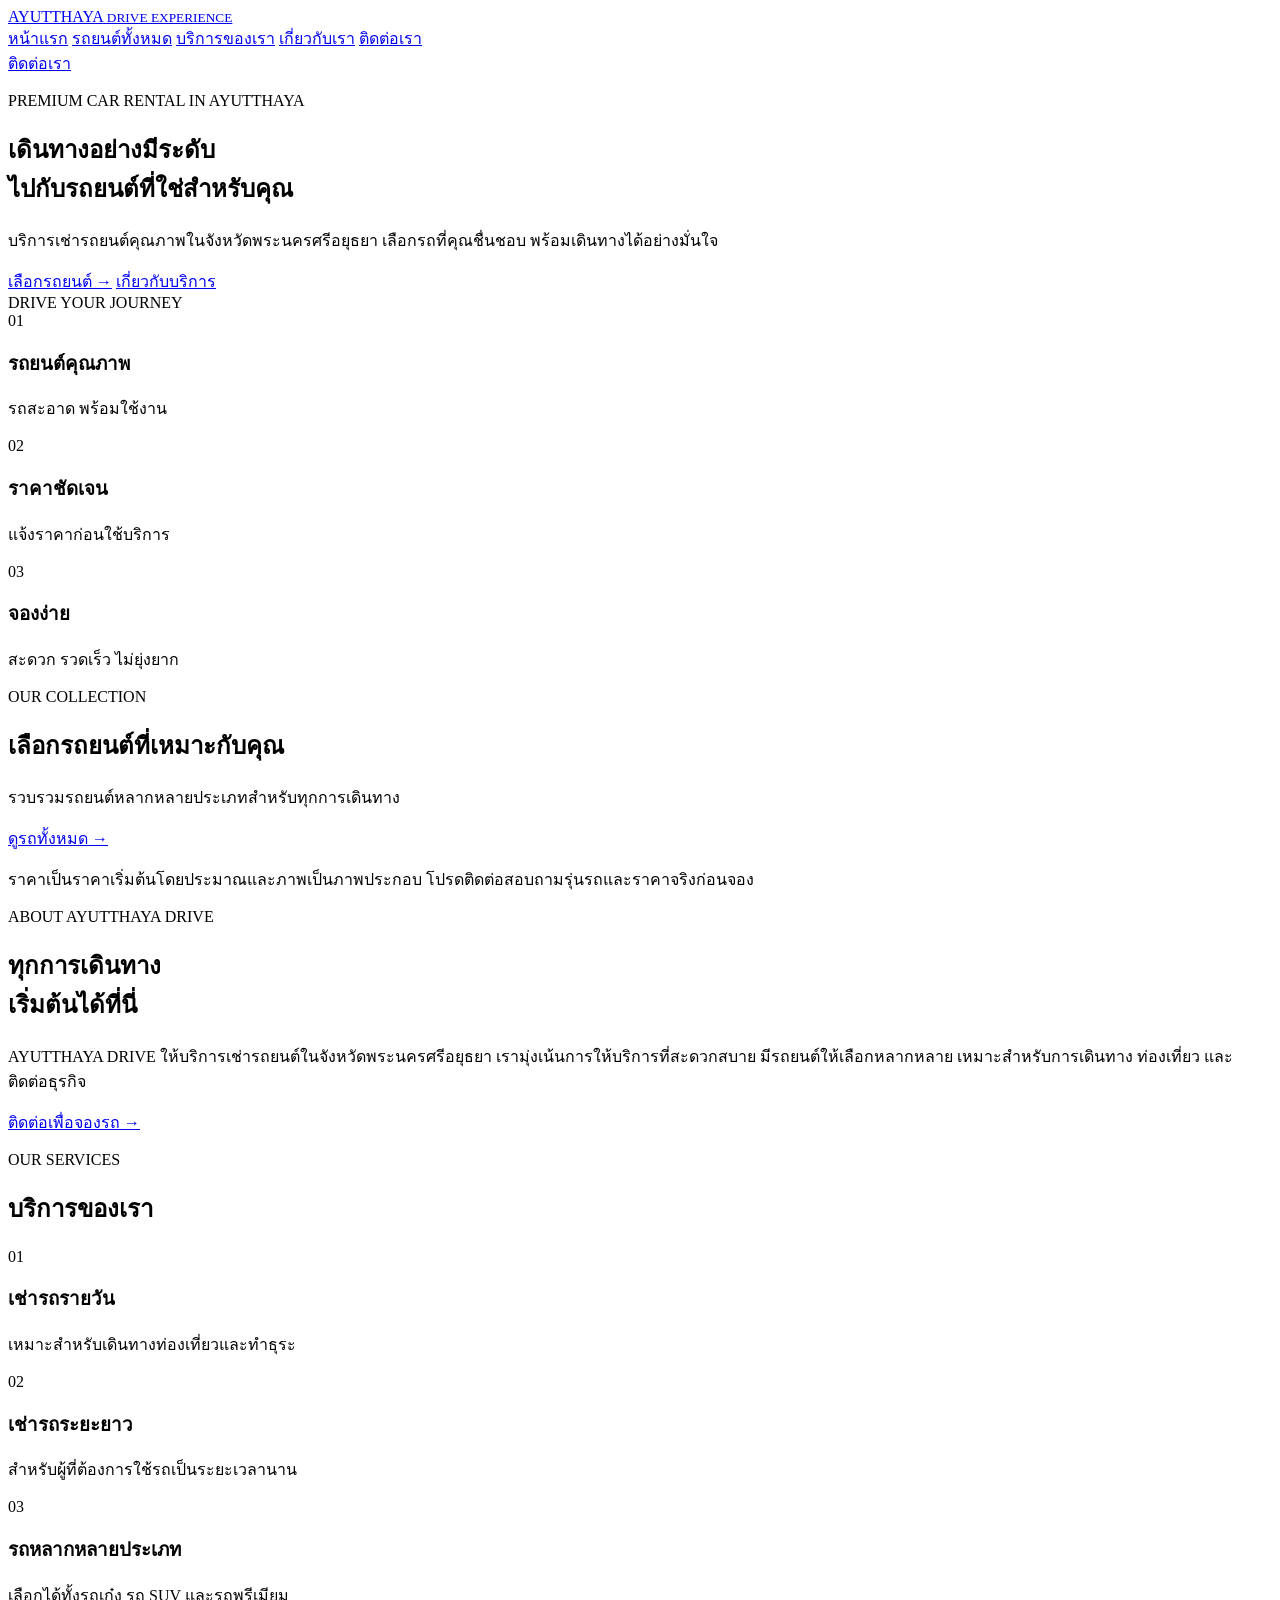
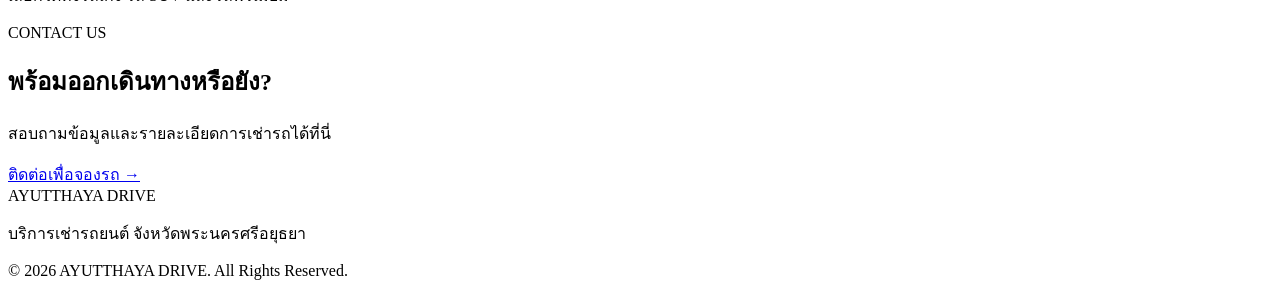
==== index.html @ 05a10cd7 "Add files via upload" ====
<!DOCTYPE html>
<html lang="th">
<head>
    <meta charset="UTF-8">
    <meta name="viewport" content="width=device-width, initial-scale=1.0">
    <title>AYUTTHAYA DRIVE | บริการเช่ารถยนต์</title>
    <link rel="stylesheet" href="assets/css/style.css">
    <link href="https://fonts.googleapis.com/css2?family=Kanit:wght@300;400;500;600;700&display=swap" rel="stylesheet">
</head>
<body>

<header class="navbar">
    <a href="index.html" class="logo">
        <span>AYUTTHAYA</span>
        <small>DRIVE EXPERIENCE</small>
    </a>

    <nav>
        <a href="index.html" class="active">หน้าแรก</a>
        <a href="cars.html">รถยนต์ทั้งหมด</a>
        <a href="#services">บริการของเรา</a>
        <a href="#about">เกี่ยวกับเรา</a>
        <a href="#contact">ติดต่อเรา</a>
    </nav>

    <a href="contact.html" class="nav-button">ติดต่อเรา</a>
</header>

<section class="hero">
    <div class="hero-content">
        <p class="eyebrow">PREMIUM CAR RENTAL IN AYUTTHAYA</p>
        <h1>เดินทางอย่างมีระดับ<br>ไปกับรถยนต์ที่ใช่สำหรับคุณ</h1>
        <p class="hero-description">
            บริการเช่ารถยนต์คุณภาพในจังหวัดพระนครศรีอยุธยา
            เลือกรถที่คุณชื่นชอบ พร้อมเดินทางได้อย่างมั่นใจ
        </p>
        <div class="hero-buttons">
            <a href="cars.html" class="btn-primary">เลือกรถยนต์ <span>→</span></a>
            <a href="#about" class="btn-outline">เกี่ยวกับบริการ</a>
        </div>
    </div>

    <div class="hero-overlay"></div>
    <div class="hero-label">DRIVE YOUR JOURNEY</div>
</section>

<section class="features">
    <div class="feature">
        <span>01</span>
        <div>
            <h3>รถยนต์คุณภาพ</h3>
            <p>รถสะอาด พร้อมใช้งาน</p>
        </div>
    </div>
    <div class="feature">
        <span>02</span>
        <div>
            <h3>ราคาชัดเจน</h3>
            <p>แจ้งราคาก่อนใช้บริการ</p>
        </div>
    </div>
    <div class="feature">
        <span>03</span>
        <div>
            <h3>จองง่าย</h3>
            <p>สะดวก รวดเร็ว ไม่ยุ่งยาก</p>
        </div>
    </div>
</section>

<section class="cars-section" id="cars">
    <div class="section-heading">
        <div>
            <p class="eyebrow">OUR COLLECTION</p>
            <h2>เลือกรถยนต์ที่เหมาะกับคุณ</h2>
            <p>รวบรวมรถยนต์หลากหลายประเภทสำหรับทุกการเดินทาง</p>
        </div>
        <a href="cars.html" class="view-all">ดูรถทั้งหมด →</a>
    </div>

    <div class="car-grid" id="featured-cars"></div>
    <p class="car-disclaimer">ราคาเป็นราคาเริ่มต้นโดยประมาณและภาพเป็นภาพประกอบ โปรดติดต่อสอบถามรุ่นรถและราคาจริงก่อนจอง</p>
</section>

<section class="about-section" id="about">
    <div class="about-image"></div>
    <div class="about-content">
        <p class="eyebrow">ABOUT AYUTTHAYA DRIVE</p>
        <h2>ทุกการเดินทาง<br>เริ่มต้นได้ที่นี่</h2>
        <p>
            AYUTTHAYA DRIVE ให้บริการเช่ารถยนต์ในจังหวัดพระนครศรีอยุธยา
            เรามุ่งเน้นการให้บริการที่สะดวกสบาย มีรถยนต์ให้เลือกหลากหลาย
            เหมาะสำหรับการเดินทาง ท่องเที่ยว และติดต่อธุรกิจ
        </p>
        <a href="contact.html" class="btn-primary">ติดต่อเพื่อจองรถ →</a>
    </div>
</section>

<section class="services" id="services">
    <p class="eyebrow">OUR SERVICES</p>
    <h2>บริการของเรา</h2>
    <div class="service-grid">
        <div class="service-item">
            <span>01</span>
            <h3>เช่ารถรายวัน</h3>
            <p>เหมาะสำหรับเดินทางท่องเที่ยวและทำธุระ</p>
        </div>
        <div class="service-item">
            <span>02</span>
            <h3>เช่ารถระยะยาว</h3>
            <p>สำหรับผู้ที่ต้องการใช้รถเป็นระยะเวลานาน</p>
        </div>
        <div class="service-item">
            <span>03</span>
            <h3>รถหลากหลายประเภท</h3>
            <p>เลือกได้ทั้งรถเก๋ง รถ SUV และรถพรีเมียม</p>
        </div>
    </div>
</section>

<section class="contact-section" id="contact">
    <div>
        <p class="eyebrow">CONTACT US</p>
        <h2>พร้อมออกเดินทางหรือยัง?</h2>
        <p>สอบถามข้อมูลและรายละเอียดการเช่ารถได้ที่นี่</p>
    </div>
    <a href="contact.html" class="btn-primary">ติดต่อเพื่อจองรถ →</a>
</section>

<footer>
    <div class="footer-logo">AYUTTHAYA DRIVE</div>
    <p>บริการเช่ารถยนต์ จังหวัดพระนครศรีอยุธยา</p>
    <p>© 2026 AYUTTHAYA DRIVE. All Rights Reserved.</p>
</footer>

<script src="assets/js/script.js"></script>
</body>
</html>
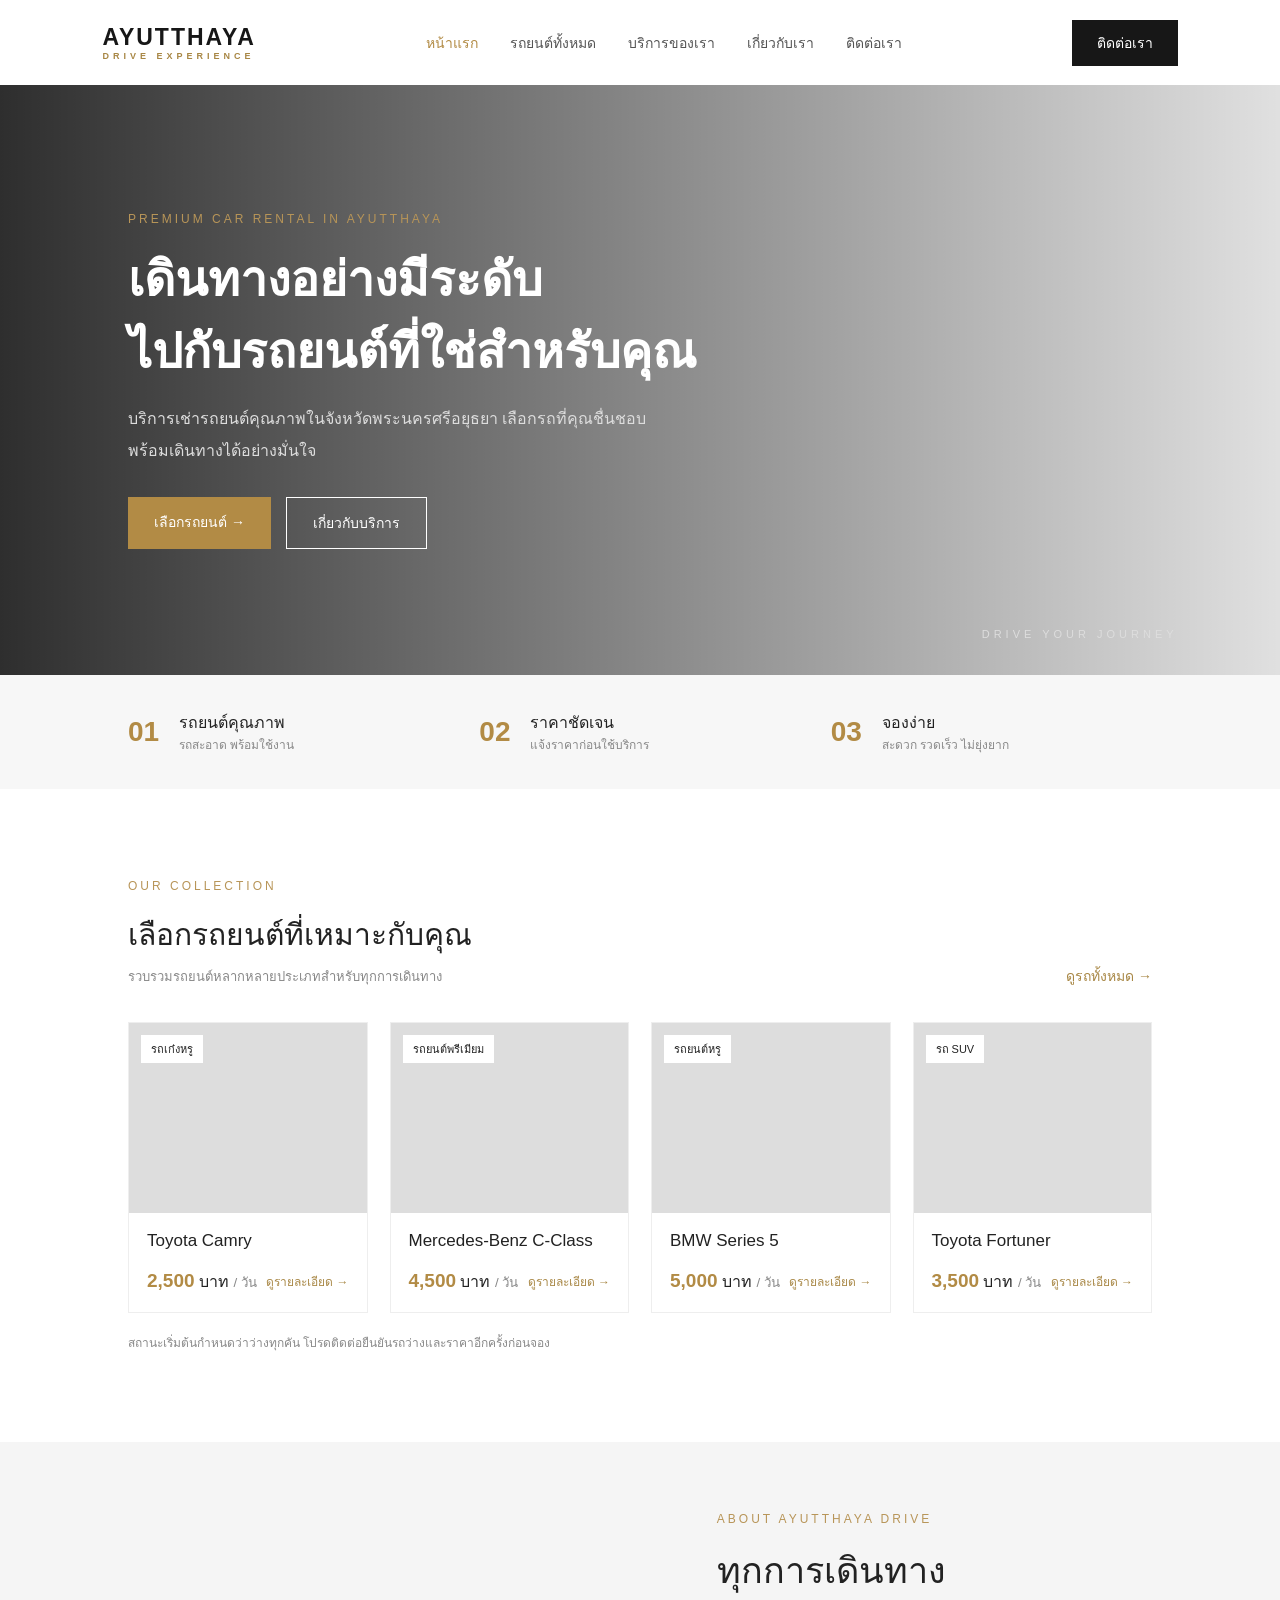
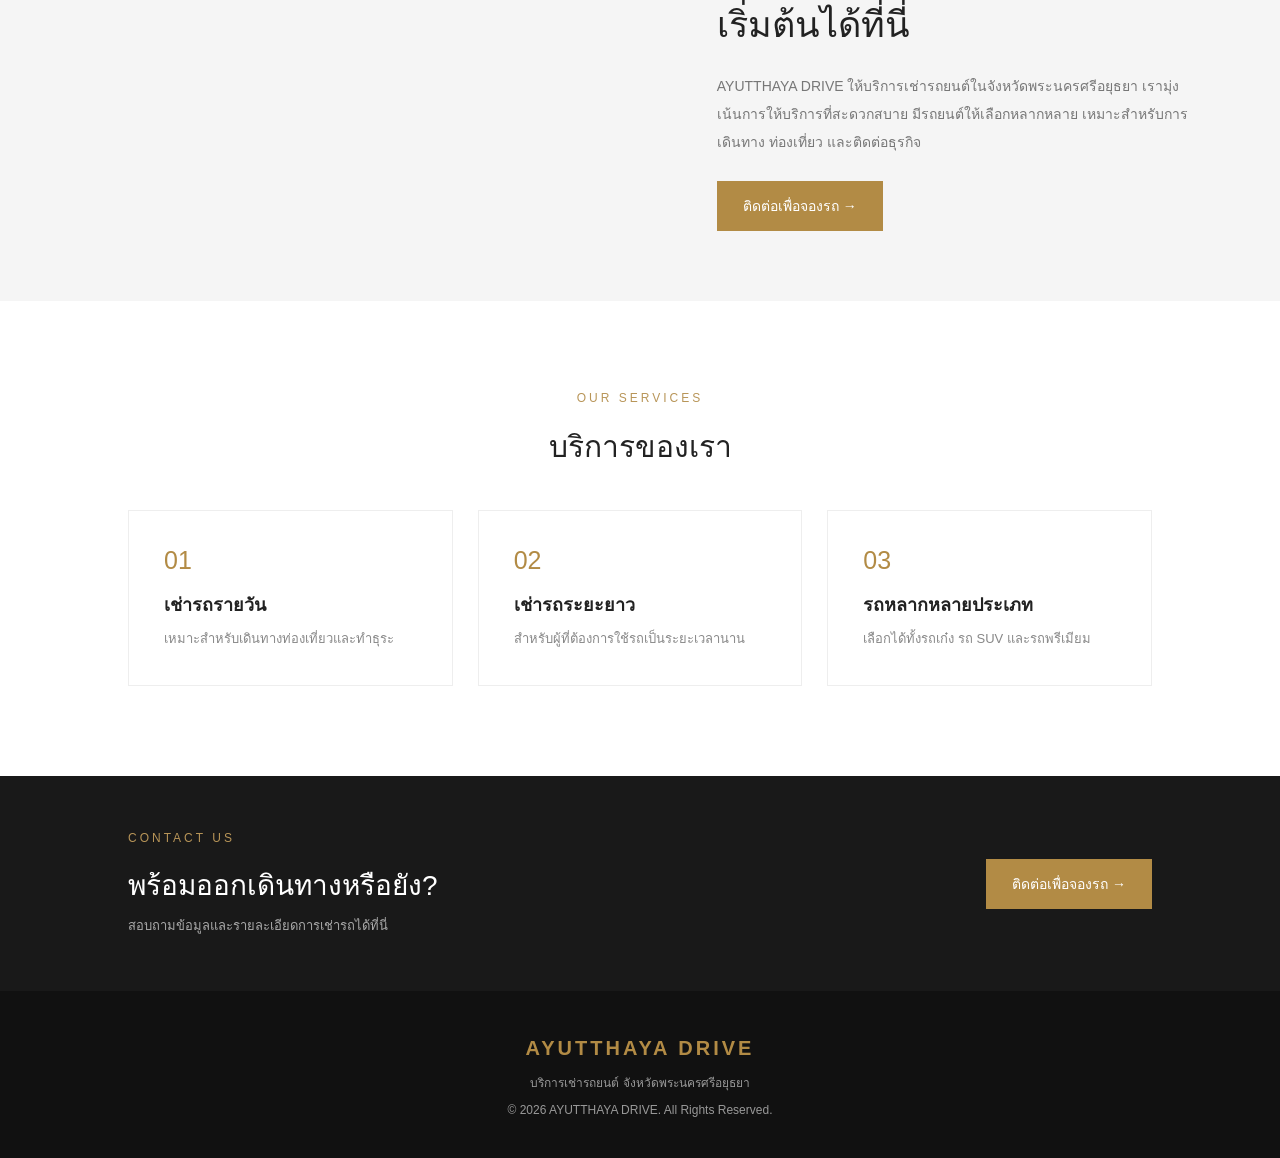
==== commit ba09dbb3: "Add car availability statuses" ====
--- a/index.html
+++ b/index.html
@@ -5,7 +5,7 @@
     <meta charset="UTF-8">
     <meta name="viewport" content="width=device-width, initial-scale=1.0">
     <title>AYUTTHAYA DRIVE | บริการเช่ารถยนต์</title>
-    <link rel="stylesheet" href="assets/css/style.css">
+    <link rel="stylesheet" href="assets/css/style.css?v=2">
     <link href="https://fonts.googleapis.com/css2?family=Kanit:wght@300;400;500;600;700&display=swap" rel="stylesheet">
 </head>
 <body>
@@ -80,7 +80,7 @@
     </div>
 
     <div class="car-grid" id="featured-cars"></div>
-    <p class="car-disclaimer">ราคาเป็นราคาเริ่มต้นโดยประมาณและภาพเป็นภาพประกอบ โปรดติดต่อสอบถามรุ่นรถและราคาจริงก่อนจอง</p>
+    <p class="car-disclaimer">สถานะเริ่มต้นกำหนดว่าว่างทุกคัน โปรดติดต่อยืนยันรถว่างและราคาอีกครั้งก่อนจอง</p>
 </section>
 
 <section class="about-section" id="about">
@@ -134,6 +134,8 @@
     <p>© 2026 AYUTTHAYA DRIVE. All Rights Reserved.</p>
 </footer>
 
-<script src="assets/js/script.js"></script>
+<script src="assets/js/availability.js"></script>
+<script src="assets/js/availability.js?v=1"></script>
+<script src="assets/js/script.js?v=2"></script>
 </body>
 </html>
--- a/assets/css/style.css
+++ b/assets/css/style.css
@@ -0,0 +1,485 @@
+
+* {
+    margin: 0;
+    padding: 0;
+    box-sizing: border-box;
+}
+
+html {
+    scroll-behavior: smooth;
+}
+
+body {
+    font-family: 'Kanit', sans-serif;
+    color: #222;
+    background: #fff;
+}
+
+a {
+    text-decoration: none;
+    color: inherit;
+}
+
+.navbar {
+    height: 85px;
+    padding: 0 8%;
+    display: flex;
+    justify-content: space-between;
+    align-items: center;
+    background: #fff;
+}
+
+.logo {
+    display: flex;
+    flex-direction: column;
+    font-size: 23px;
+    font-weight: 700;
+    letter-spacing: 2px;
+    color: #171717;
+}
+
+.logo small {
+    font-size: 9px;
+    letter-spacing: 4px;
+    color: #a88745;
+}
+
+.navbar nav {
+    display: flex;
+    gap: 32px;
+}
+
+.navbar nav a {
+    font-size: 14px;
+    color: #555;
+    transition: .3s;
+}
+
+.navbar nav a:hover,
+.navbar nav a.active {
+    color: #b28b45;
+}
+
+.nav-button {
+    background: #171717;
+    color: white;
+    padding: 12px 25px;
+    font-size: 14px;
+    transition: .3s;
+}
+
+.nav-button:hover {
+    background: #ad8746;
+}
+
+.hero {
+    height: 590px;
+    position: relative;
+    display: flex;
+    align-items: center;
+    padding: 0 10%;
+    background:
+    linear-gradient(90deg, rgba(0,0,0,.82), rgba(0,0,0,.12)),
+    url('https://images.unsplash.com/photo-1492144534655-ae79c964c9d7?w=1800')
+    center/cover;
+    color: white;
+}
+
+.hero-content {
+    position: relative;
+    z-index: 2;
+    max-width: 650px;
+}
+
+.eyebrow {
+    color: #b89558;
+    letter-spacing: 3px;
+    font-size: 12px;
+    font-weight: 500;
+    margin-bottom: 18px;
+}
+
+.hero h1 {
+    font-size: 48px;
+    line-height: 1.5;
+    font-weight: 600;
+}
+
+.hero-description {
+    color: #ddd;
+    line-height: 2;
+    margin-top: 15px;
+    max-width: 530px;
+}
+
+.hero-buttons {
+    display: flex;
+    gap: 15px;
+    margin-top: 30px;
+}
+
+.btn-primary,
+.btn-outline {
+    padding: 14px 26px;
+    display: inline-block;
+    font-size: 14px;
+    transition: .3s;
+}
+
+.btn-primary {
+    background: #b28b45;
+    color: white;
+}
+
+.btn-primary:hover {
+    background: #947039;
+}
+
+.btn-outline {
+    border: 1px solid #fff;
+    color: white;
+}
+
+.btn-outline:hover {
+    background: white;
+    color: #222;
+}
+
+.hero-label {
+    position: absolute;
+    right: 8%;
+    bottom: 35px;
+    color: #ddd;
+    font-size: 11px;
+    letter-spacing: 4px;
+}
+
+.features {
+    display: grid;
+    grid-template-columns: repeat(3, 1fr);
+    padding: 35px 10%;
+    background: #f7f7f7;
+    gap: 30px;
+}
+
+.feature {
+    display: flex;
+    align-items: center;
+    gap: 20px;
+}
+
+.feature > span {
+    color: #b28b45;
+    font-size: 28px;
+    font-weight: 600;
+}
+
+.feature h3 {
+    font-size: 16px;
+    font-weight: 500;
+}
+
+.feature p {
+    font-size: 12px;
+    color: #888;
+}
+
+.cars-section {
+    padding: 90px 10%;
+}
+
+.section-heading {
+    display: flex;
+    justify-content: space-between;
+    align-items: end;
+    margin-bottom: 35px;
+}
+
+.section-heading h2,
+.services h2 {
+    font-size: 30px;
+    font-weight: 500;
+}
+
+.section-heading p:not(.eyebrow) {
+    color: #888;
+    font-size: 13px;
+    margin-top: 8px;
+}
+
+.view-all {
+    color: #a88745;
+    font-size: 14px;
+}
+
+.car-grid {
+    display: grid;
+    grid-template-columns: repeat(4, 1fr);
+    gap: 22px;
+}
+
+.car-disclaimer {
+    color: #888;
+    font-size: 12px;
+    margin-top: 20px;
+}
+
+.car-card {
+    border: 1px solid #eee;
+    background: white;
+    transition: .3s;
+}
+
+.car-card:hover {
+    transform: translateY(-6px);
+    box-shadow: 0 12px 30px rgba(0,0,0,.08);
+}
+
+.car-image {
+    height: 190px;
+    position: relative;
+    overflow: hidden;
+    background: #eee;
+}
+
+.car-image img {
+    width: 100%;
+    height: 100%;
+    object-fit: cover;
+    transition: .4s;
+}
+
+.car-card:hover img {
+    transform: scale(1.06);
+}
+
+.car-tag {
+    position: absolute;
+    top: 12px;
+    left: 12px;
+    background: #fff;
+    padding: 5px 10px;
+    font-size: 11px;
+}
+
+.car-info {
+    padding: 18px;
+}
+
+.car-info h3 {
+    font-size: 17px;
+    font-weight: 500;
+    margin-bottom: 18px;
+}
+
+.car-bottom {
+    display: flex;
+    justify-content: space-between;
+    align-items: center;
+}
+
+.car-bottom strong {
+    color: #b28b45;
+    font-size: 19px;
+}
+
+.car-bottom small {
+    color: #888;
+}
+
+.car-bottom a {
+    font-size: 12px;
+    color: #a88745;
+}
+
+.about-section {
+    display: grid;
+    grid-template-columns: 1fr 1fr;
+    min-height: 430px;
+    background: #f5f5f5;
+}
+
+.about-image {
+    background: url('https://images.unsplash.com/photo-1503376780353-7e6692767b70?w=1200') center/cover;
+    min-height: 400px;
+}
+
+.about-content {
+    padding: 70px 12%;
+    align-self: center;
+}
+
+.about-content h2 {
+    font-size: 36px;
+    line-height: 1.5;
+    font-weight: 500;
+}
+
+.about-content > p:not(.eyebrow) {
+    color: #777;
+    font-size: 14px;
+    line-height: 2;
+    margin: 20px 0 25px;
+}
+
+.services {
+    padding: 90px 10%;
+    text-align: center;
+}
+
+.services h2 {
+    margin-bottom: 40px;
+}
+
+.service-grid {
+    display: grid;
+    grid-template-columns: repeat(3, 1fr);
+    gap: 25px;
+    text-align: left;
+}
+
+.service-item {
+    border: 1px solid #eee;
+    padding: 35px;
+}
+
+.service-item span {
+    color: #b28b45;
+    font-size: 25px;
+}
+
+.service-item h3 {
+    font-size: 18px;
+    margin: 15px 0 8px;
+}
+
+.service-item p {
+    color: #888;
+    font-size: 13px;
+    line-height: 1.8;
+}
+
+.contact-section {
+    background: #191919;
+    color: white;
+    padding: 55px 10%;
+    display: flex;
+    justify-content: space-between;
+    align-items: center;
+}
+
+.contact-section h2 {
+    font-size: 28px;
+    font-weight: 500;
+}
+
+.contact-section p:not(.eyebrow) {
+    color: #aaa;
+    font-size: 13px;
+    margin-top: 8px;
+}
+
+footer {
+    background: #111;
+    color: #999;
+    text-align: center;
+    padding: 35px 15px;
+    font-size: 12px;
+    line-height: 2.2;
+}
+
+.footer-logo {
+    color: #b28b45;
+    font-size: 20px;
+    letter-spacing: 3px;
+    font-weight: 600;
+}
+
+/* Responsive */
+@media (max-width: 1000px) {
+    .navbar {
+        padding: 0 4%;
+    }
+
+    .navbar nav {
+        gap: 15px;
+    }
+
+    .car-grid {
+        grid-template-columns: repeat(2, 1fr);
+    }
+
+    .cars-section {
+        padding: 60px 5%;
+    }
+}
+
+@media (max-width: 650px) {
+    .navbar {
+        height: auto;
+        padding: 20px;
+        flex-wrap: wrap;
+        gap: 18px;
+    }
+
+    .navbar nav {
+        order: 3;
+        width: 100%;
+        overflow-x: auto;
+        gap: 22px;
+    }
+
+    .navbar nav a {
+        white-space: nowrap;
+    }
+
+    .nav-button {
+        padding: 9px 15px;
+    }
+
+    .hero {
+        height: 520px;
+        padding: 0 7%;
+    }
+
+    .hero h1 {
+        font-size: 32px;
+    }
+
+    .features,
+    .service-grid {
+        grid-template-columns: 1fr;
+    }
+
+    .features {
+        padding: 30px 8%;
+    }
+
+    .section-heading {
+        align-items: start;
+        flex-direction: column;
+        gap: 20px;
+    }
+
+    .section-heading h2 {
+        font-size: 24px;
+    }
+
+    .car-grid {
+        grid-template-columns: 1fr;
+    }
+
+    .about-section {
+        grid-template-columns: 1fr;
+    }
+
+    .about-content {
+        padding: 45px 8%;
+    }
+
+    .contact-section {
+        flex-direction: column;
+        align-items: start;
+        gap: 25px;
+    }
+}
